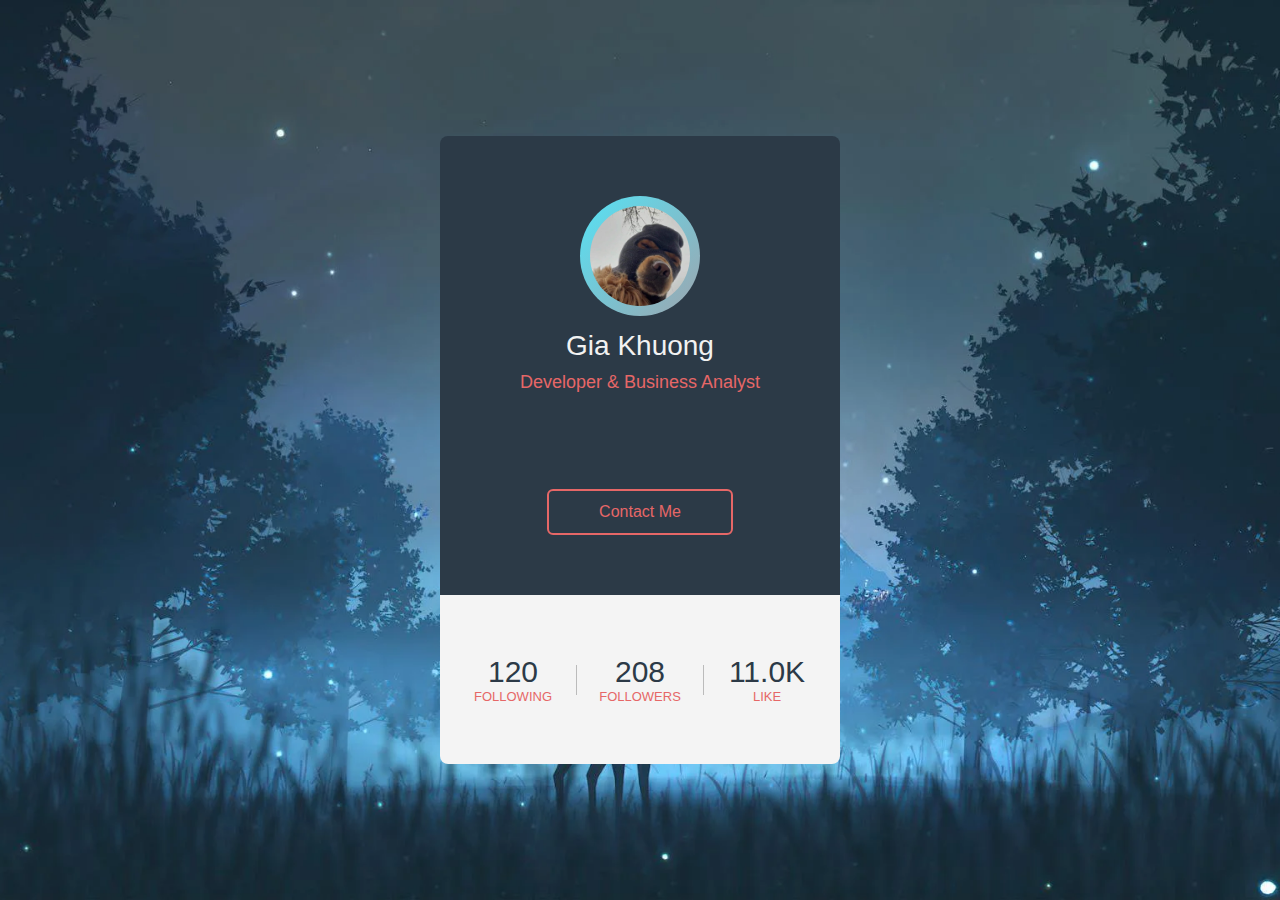
==== index.html @ 13147594 "GK" ====
<!DOCTYPE html>
<html lang="en">
<head>
    <meta charset="UTF-8">
    <meta http-equiv="X-UA-Compatible" content="IE=edge">
    <meta name="viewport" content="width=device-width, initial-scale=1.0">
    <title>GK</title>
    <link rel="stylesheet" href="https://cdnjs.cloudflare.com/ajax/libs/font-awesome/6.1.1/css/all.min.css" integrity="sha512-KfkfwYDsLkIlwQp6LFnl8zNdLGxu9YAA1QvwINks4PhcElQSvqcyVLLD9aMhXd13uQjoXtEKNosOWaZqXgel0g==" crossorigin="anonymous" referrerpolicy="no-referrer" />
    <link rel="stylesheet" href="style.css">
    <link rel="stylesheet" href="https://github.com/Khuongpham2001/PhamGiaKhuong.git">
</head>
<body>
    <div class="profile-card">
        <div class="card-header">
            <div class="pic">
                <img src="img/ava1.jpg" alt="">
            </div>
            <div class="name">Gia Khuong</div>
            <div class="desc">Developer & Business Analyst</div>
            <div class="sns">
                 <a href="https://www.facebook.com/khuong.pham.286019/" class="fab fa-facebook-f"></a>
                 <a href="http://www.instagram.com/giak.g" class="fab fa-instagram"></a>
                 <a href="https://github.com/Khuongpham2001" class="fab fa-github"></a>
                 <a href="https://l.facebook.com/l.php?u=https%3A%2F%2Fvt.tiktok.com%2FZSdjoLW54%2F%3Ffbclid%3DIwAR1F_pQQzHjcmQpPcDg_8T5orhGYlpyO4dG9w7GgOH7-vCZ-qyXYRLtCGyE&h=AT1xDalHzXBPXUfhe7tqn6UpBWjMh2Z2p3i2qy8EZqwz3L-ZxR9uHQ3TFjL4EE44EiiEhTlYQudgU8R0nvNIdTHJIfrqrSCALdXt6zMKmk3W4GTRmxek-gqL9-Jyj6mBqi5Xbw" class="fab fa-tiktok"></a>
            </div>
            <a href="" class="contact-btn">Contact Me</a>
        </div>
        <div class="card-footer">
            <div class="numbers">
                <div class="item">
                    <span>120</span>
                    Following
                </div>
                <div class="border"></div>
                    <div class="item">
                    <span>208</span>
                    Followers
                </div>
                <div class="border"></div>
                    <div class="item">
                    <span>11.0K</span>
                    Like
                </div>
                </div>
            </div>
        </div>
    </div>
</body>
</html>
---- style.css ----
*{
    margin:0;
    padding:0;
    font-family: "Ubuntu", sans-serif;
    box-sizing: border-box;
    text-decoration: none;
}

body{
    height: 100vh;
    background: url(img/back4.webp) no-repeat center;
    background-size: cover;
    display: flex;
    align-items: center;
    justify-content: center;
}
.profile-card{
    width: 400px;
    text-align: center;
    border-radius: 8px;
    overflow: hidden;
}
.card-header{
    background: #2c3a47;
    padding: 60px 40px;
}
.pic{
    display: inline-block;
    padding: 10px;
    /* background: linear-gradient(130deg, #74b9ff, #e66767); */
    background: linear-gradient(130deg, #55e2f5, #e66767);
    margin: auto;
    background-size: 200% 200%;
    border-radius: 50%;
    animation: animated-gradient 2s linear infinite;
}

@keyframes animated-gradient {
    25%{
        background-position: left bottom;
    }
    50%{
        background-position: right bottom;
    }
    75%{
        background-position: right top;
    }
    100%{
        background-position: left top;
    }
}
.pic img{
    display: block;
    width: 100px;
    height: 100px;
    border-radius: 50%;
}
.name{
    color: #f2f2f2;
    font-size: 28px;
    font-weight: 600px;
    margin: 10px 0;
}
.desc{
    font-size: 18px;
    color: #e66767;
}
.sns{
    display:flex ;
    justify-content: center;
    margin: 20px 0;
}
.sns a{
    padding: 20px;
    color: #f2f2f2;
    font-size: 22px;
    transition: 0.3s linear;
}
.sns a:hover{
    color:#e66767;
}

.contact-btn{
    display: inline-block;
    padding:12px 50px;
    color: #e66767;
    border: 2px solid #e66767;
    border-radius: 6px;
    margin-top:16px;
    transition: 0.3s linear;
}
.contact-btn:hover{
    background: #e66767;
    color: #f2f2f2;
}
.card-footer{
    background: #f4f4f4;
    padding: 60px 10px;
}
.numbers{
   display: flex;
    align-items: center;
}
.item{
    flex:1;
    text-transform: uppercase;
    font-size: 13px;
    color: #e66767;
}
.item span{
    display: block;
    color: #2c3a47;
    font-size: 30px;
}
.border{
    width: 1px;
    height: 30px;
    background: #bbb;
}
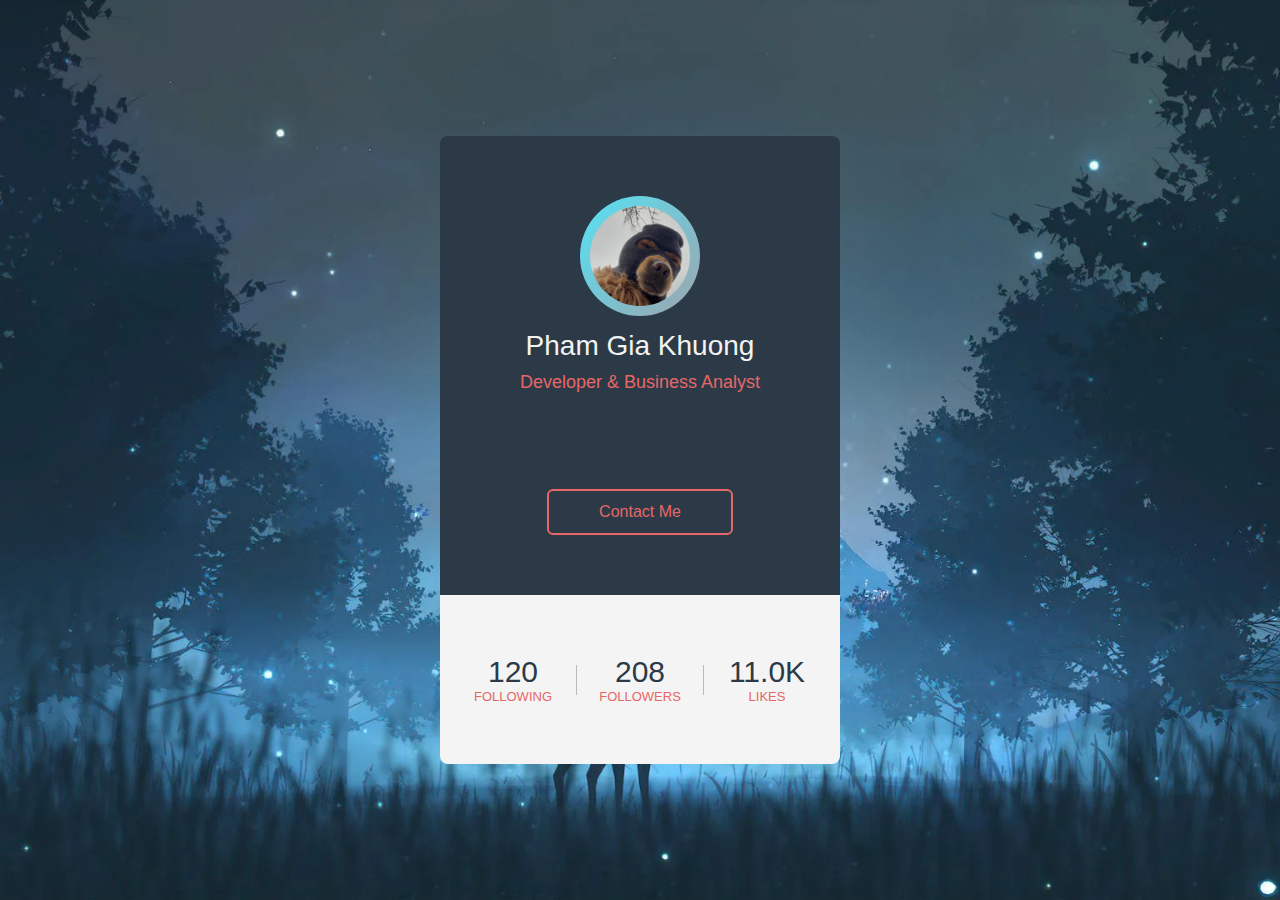
==== commit 34de1675: "GK" ====
--- a/index.html
+++ b/index.html
@@ -7,23 +7,33 @@
     <title>GK</title>
     <link rel="stylesheet" href="https://cdnjs.cloudflare.com/ajax/libs/font-awesome/6.1.1/css/all.min.css" integrity="sha512-KfkfwYDsLkIlwQp6LFnl8zNdLGxu9YAA1QvwINks4PhcElQSvqcyVLLD9aMhXd13uQjoXtEKNosOWaZqXgel0g==" crossorigin="anonymous" referrerpolicy="no-referrer" />
     <link rel="stylesheet" href="style.css">
-    <link rel="stylesheet" href="https://github.com/Khuongpham2001/PhamGiaKhuong.git">
+    <link rel="stylesheet" href="https://github.com/Khuongpham2001/sns.git">
+    <link href="img/whiteheart.png" rel="shortcut icon">
 </head>
 <body>
+    <audio id="song">
+        <source src="ST.mp3">
+    </audio>
+
+    <script>
+        window.addEventListener( 'click' ,() => {
+            document.getElementById("song").play();
+        })
+    </script>
     <div class="profile-card">
         <div class="card-header">
             <div class="pic">
                 <img src="img/ava1.jpg" alt="">
             </div>
-            <div class="name">Gia Khuong</div>
+            <div class="name">Pham Gia Khuong</div>
             <div class="desc">Developer & Business Analyst</div>
             <div class="sns">
-                 <a href="https://www.facebook.com/khuong.pham.286019/" class="fab fa-facebook-f"></a>
+                 <a href="https://l.facebook.com/l.php?u=https%3A%2F%2Fvt.tiktok.com%2FZSdjoLW54%2F%3Ffbclid%3DIwAR1F_pQQzHjcmQpPcDg_8T5orhGYlpyO4dG9w7GgOH7-vCZ-qyXYRLtCGyE&h=AT1xDalHzXBPXUfhe7tqn6UpBWjMh2Z2p3i2qy8EZqwz3L-ZxR9uHQ3TFjL4EE44EiiEhTlYQudgU8R0nvNIdTHJIfrqrSCALdXt6zMKmk3W4GTRmxek-gqL9-Jyj6mBqi5Xbw" class="fab fa-tiktok"></a>
                  <a href="http://www.instagram.com/giak.g" class="fab fa-instagram"></a>
                  <a href="https://github.com/Khuongpham2001" class="fab fa-github"></a>
-                 <a href="https://l.facebook.com/l.php?u=https%3A%2F%2Fvt.tiktok.com%2FZSdjoLW54%2F%3Ffbclid%3DIwAR1F_pQQzHjcmQpPcDg_8T5orhGYlpyO4dG9w7GgOH7-vCZ-qyXYRLtCGyE&h=AT1xDalHzXBPXUfhe7tqn6UpBWjMh2Z2p3i2qy8EZqwz3L-ZxR9uHQ3TFjL4EE44EiiEhTlYQudgU8R0nvNIdTHJIfrqrSCALdXt6zMKmk3W4GTRmxek-gqL9-Jyj6mBqi5Xbw" class="fab fa-tiktok"></a>
-            </div>
-            <a href="" class="contact-btn">Contact Me</a>
+                 <a href="https://www.linkedin.com/in/kh%C6%B0%C6%A1ng-ph%E1%BA%A1m-564231234/" class="fab fa-linkedin-in"></a>
+                </div>
+            <a href="https://www.facebook.com/khuong.pham.286019/" class="contact-btn">Contact Me</a>
         </div>
         <div class="card-footer">
             <div class="numbers">
@@ -39,7 +49,7 @@
                 <div class="border"></div>
                     <div class="item">
                     <span>11.0K</span>
-                    Like
+                    LIKES
                 </div>
                 </div>
             </div>
